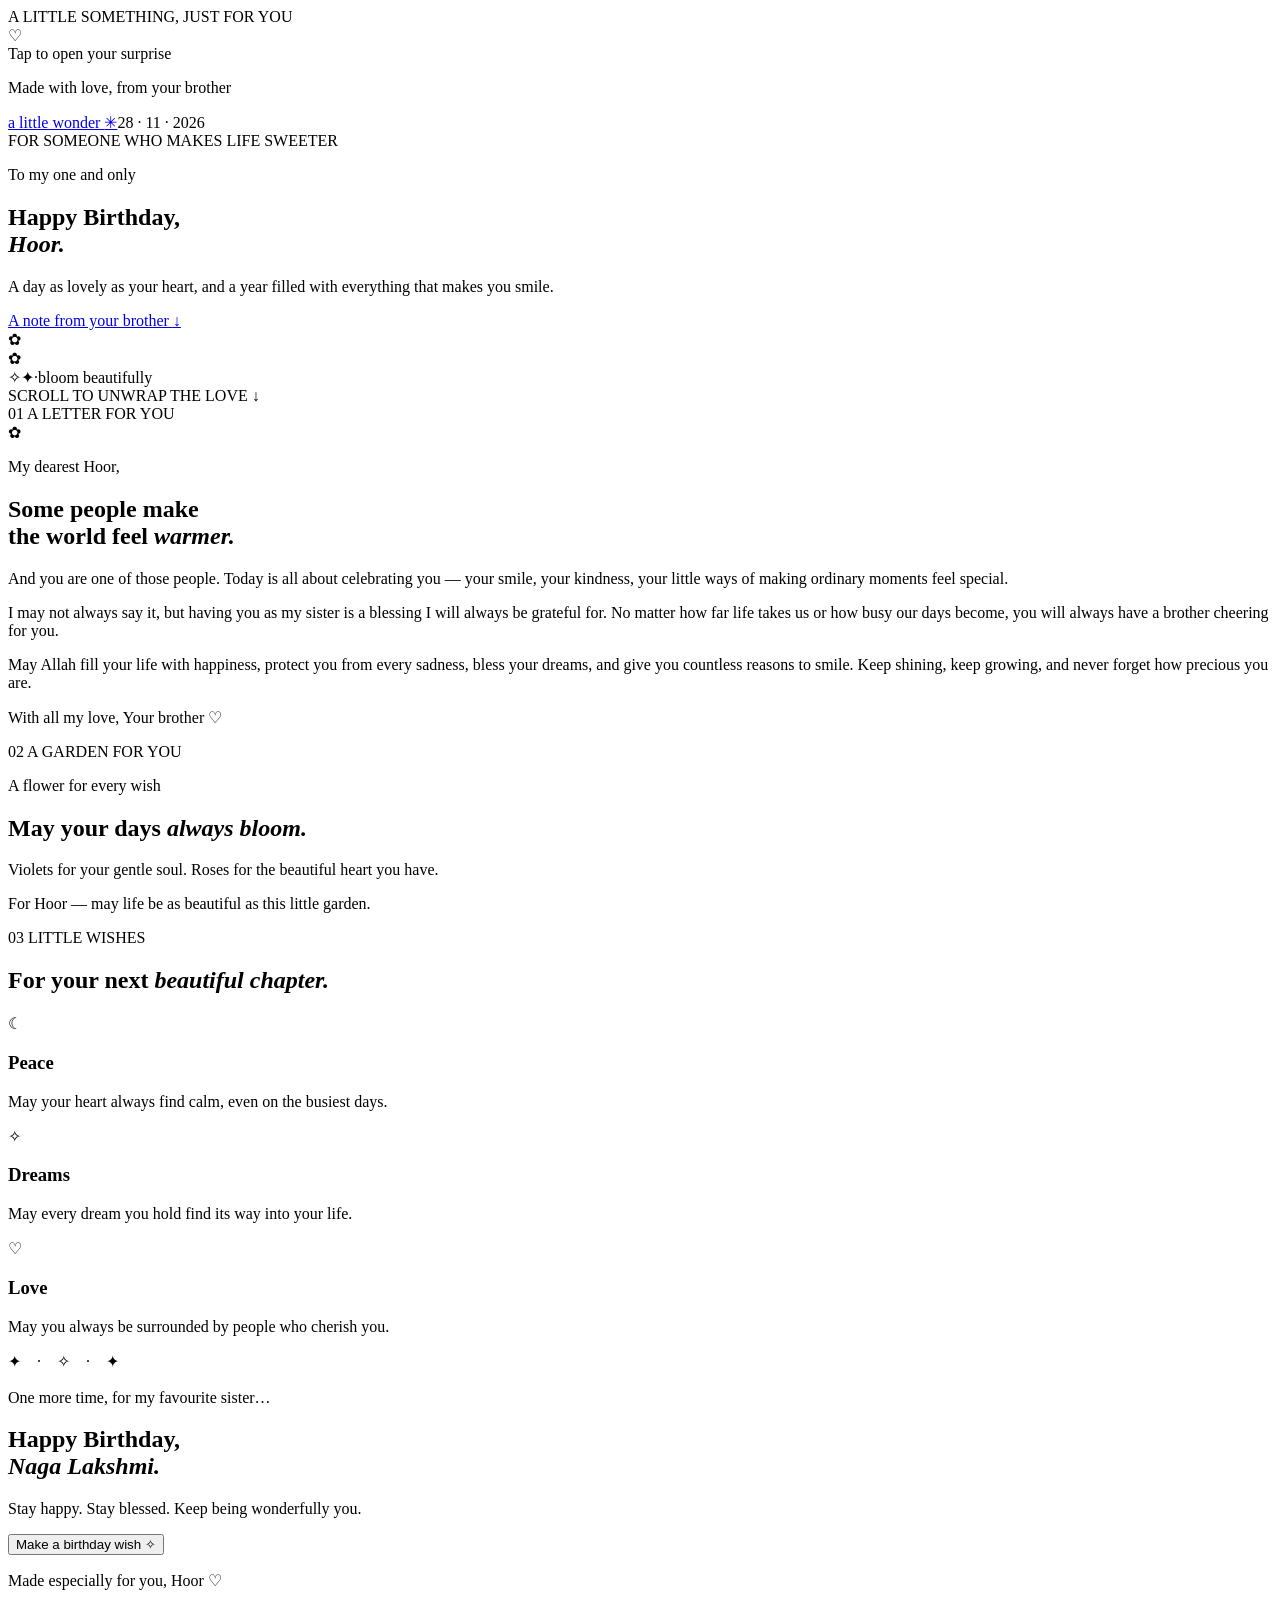
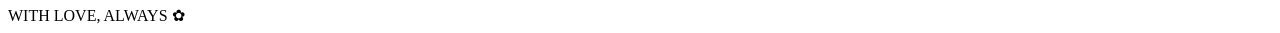
==== index.html @ 5cd74ade "Create Hoor's birthday surprise website" ====
<!DOCTYPE html>
<html lang="en">
<head>
  <meta charset="UTF-8">
  <meta name="viewport" content="width=device-width, initial-scale=1.0">
  <meta name="theme-color" content="#160d28">
  <meta name="description" content="A little birthday surprise made with love for Hoor.">
  <title>For Hoor ♡ A Birthday Surprise</title>
  <link rel="preconnect" href="https://fonts.googleapis.com">
  <link rel="preconnect" href="https://fonts.gstatic.com" crossorigin>
  <link href="https://fonts.googleapis.com/css2?family=Cormorant+Garamond:wght@400;500;600;700&family=DM+Sans:wght@400;500;600;700&display=swap" rel="stylesheet">
  <link rel="stylesheet" href="style.css">
  <script src="script.js" defer></script>
</head>
<body>
  <div class="ambient ambient-one"></div><div class="ambient ambient-two"></div>
  <main>
    <section class="intro" id="intro" aria-label="Birthday surprise">
      <div class="intro-content">
        <span class="eyebrow">A LITTLE SOMETHING, JUST FOR YOU</span>
        <div class="envelope-wrap" id="openSurprise" role="button" tabindex="0" aria-label="Open your birthday surprise">
          <div class="envelope-glow"></div><div class="envelope"><div class="envelope-letter">♡</div><div class="envelope-flap"></div></div>
          <span class="tap-hint">Tap to open your surprise</span>
        </div>
        <p class="intro-note">Made with love, from your brother</p>
      </div>
    </section>

    <div class="site-content" id="siteContent" aria-hidden="true">
      <header class="topbar"><a class="brand" href="#home">a little wonder <span>✳</span></a><span class="top-date">28 · 11 · 2026</span></header>
      <section class="hero section" id="home">
        <div class="hero-copy">
          <span class="eyebrow">FOR SOMEONE WHO MAKES LIFE SWEETER</span>
          <p class="pretitle">To my one and only</p>
          <h1>Happy Birthday,<br><em>Hoor.</em></h1>
          <p class="hero-text">A day as lovely as your heart, and a year filled with everything that makes you smile.</p>
          <a class="text-link" href="#letter">A note from your brother <span>↓</span></a>
        </div>
        <div class="hero-art" aria-hidden="true"><div class="orbit orbit-a"></div><div class="orbit orbit-b"></div><div class="moon"></div><div class="flower flower-main">✿</div><div class="flower flower-small">✿</div><span class="spark s1">✧</span><span class="spark s2">✦</span><span class="spark s3">·</span><span class="art-caption">bloom beautifully</span></div>
        <div class="scroll-cue">SCROLL TO UNWRAP THE LOVE <span>↓</span></div>
      </section>

      <section class="message section" id="letter">
        <div class="section-label"><span>01</span><i></i> A LETTER FOR YOU</div>
        <div class="letter-card">
          <span class="letter-flower">✿</span>
          <p class="script-line">My dearest Hoor,</p>
          <h2>Some people make<br>the world feel <em>warmer.</em></h2>
          <div class="letter-body">
            <p>And you are one of those people. Today is all about celebrating you — your smile, your kindness, your little ways of making ordinary moments feel special.</p>
            <p>I may not always say it, but having you as my sister is a blessing I will always be grateful for. No matter how far life takes us or how busy our days become, you will always have a brother cheering for you.</p>
            <p>May Allah fill your life with happiness, protect you from every sadness, bless your dreams, and give you countless reasons to smile. Keep shining, keep growing, and never forget how precious you are.</p>
          </div>
          <p class="signature">With all my love, <span>Your brother ♡</span></p>
        </div>
      </section>

      <section class="garden section" id="garden">
        <div class="section-label"><span>02</span><i></i> A GARDEN FOR YOU</div>
        <p class="script-line">A flower for every wish</p>
        <h2>May your days <em>always bloom.</em></h2>
        <p class="garden-intro">Violets for your gentle soul. Roses for the beautiful heart you have.</p>
        <div class="bouquet" aria-label="Illustration of violet and pink roses">
          <div class="stem stem-one"></div><div class="stem stem-two"></div><div class="stem stem-three"></div>
          <div class="rose rose-one"><i></i></div><div class="rose rose-two"><i></i></div><div class="rose rose-three"><i></i></div>
          <div class="leaf leaf-one"></div><div class="leaf leaf-two"></div><div class="leaf leaf-three"></div>
        </div>
        <p class="garden-caption">For Hoor — may life be as beautiful as this little garden.</p>
      </section>

      <section class="wishes section" id="wishes">
        <div class="section-label"><span>03</span><i></i> LITTLE WISHES</div>
        <h2>For your next <em>beautiful chapter.</em></h2>
        <div class="wish-grid">
          <article class="wish"><span>☾</span><h3>Peace</h3><p>May your heart always find calm, even on the busiest days.</p></article>
          <article class="wish"><span>✧</span><h3>Dreams</h3><p>May every dream you hold find its way into your life.</p></article>
          <article class="wish"><span>♡</span><h3>Love</h3><p>May you always be surrounded by people who cherish you.</p></article>
        </div>
      </section>

      <section class="finale section">
        <div class="finale-stars">✦　·　✧　·　✦</div>
        <p class="script-line">One more time, for my favourite sister…</p>
        <h2>Happy Birthday,<br><em>Naga Lakshmi.</em></h2>
        <p class="final-note">Stay happy. Stay blessed. Keep being wonderfully you.</p>
        <div class="cake" aria-hidden="true"><span class="flame"></span><div class="cake-top"></div><div class="cake-body"><i></i><i></i><i></i></div><div class="cake-plate"></div></div>
        <button class="wish-button" id="wishButton">Make a birthday wish <span>✧</span></button>
        <p class="footer-sign">Made especially for you, Hoor <span>♡</span></p>
      </section>
      <footer>WITH LOVE, ALWAYS <span>✿</span></footer>
    </div>
    <div class="confetti-layer" id="confettiLayer" aria-hidden="true"></div>
  </main>
</body>
</html>
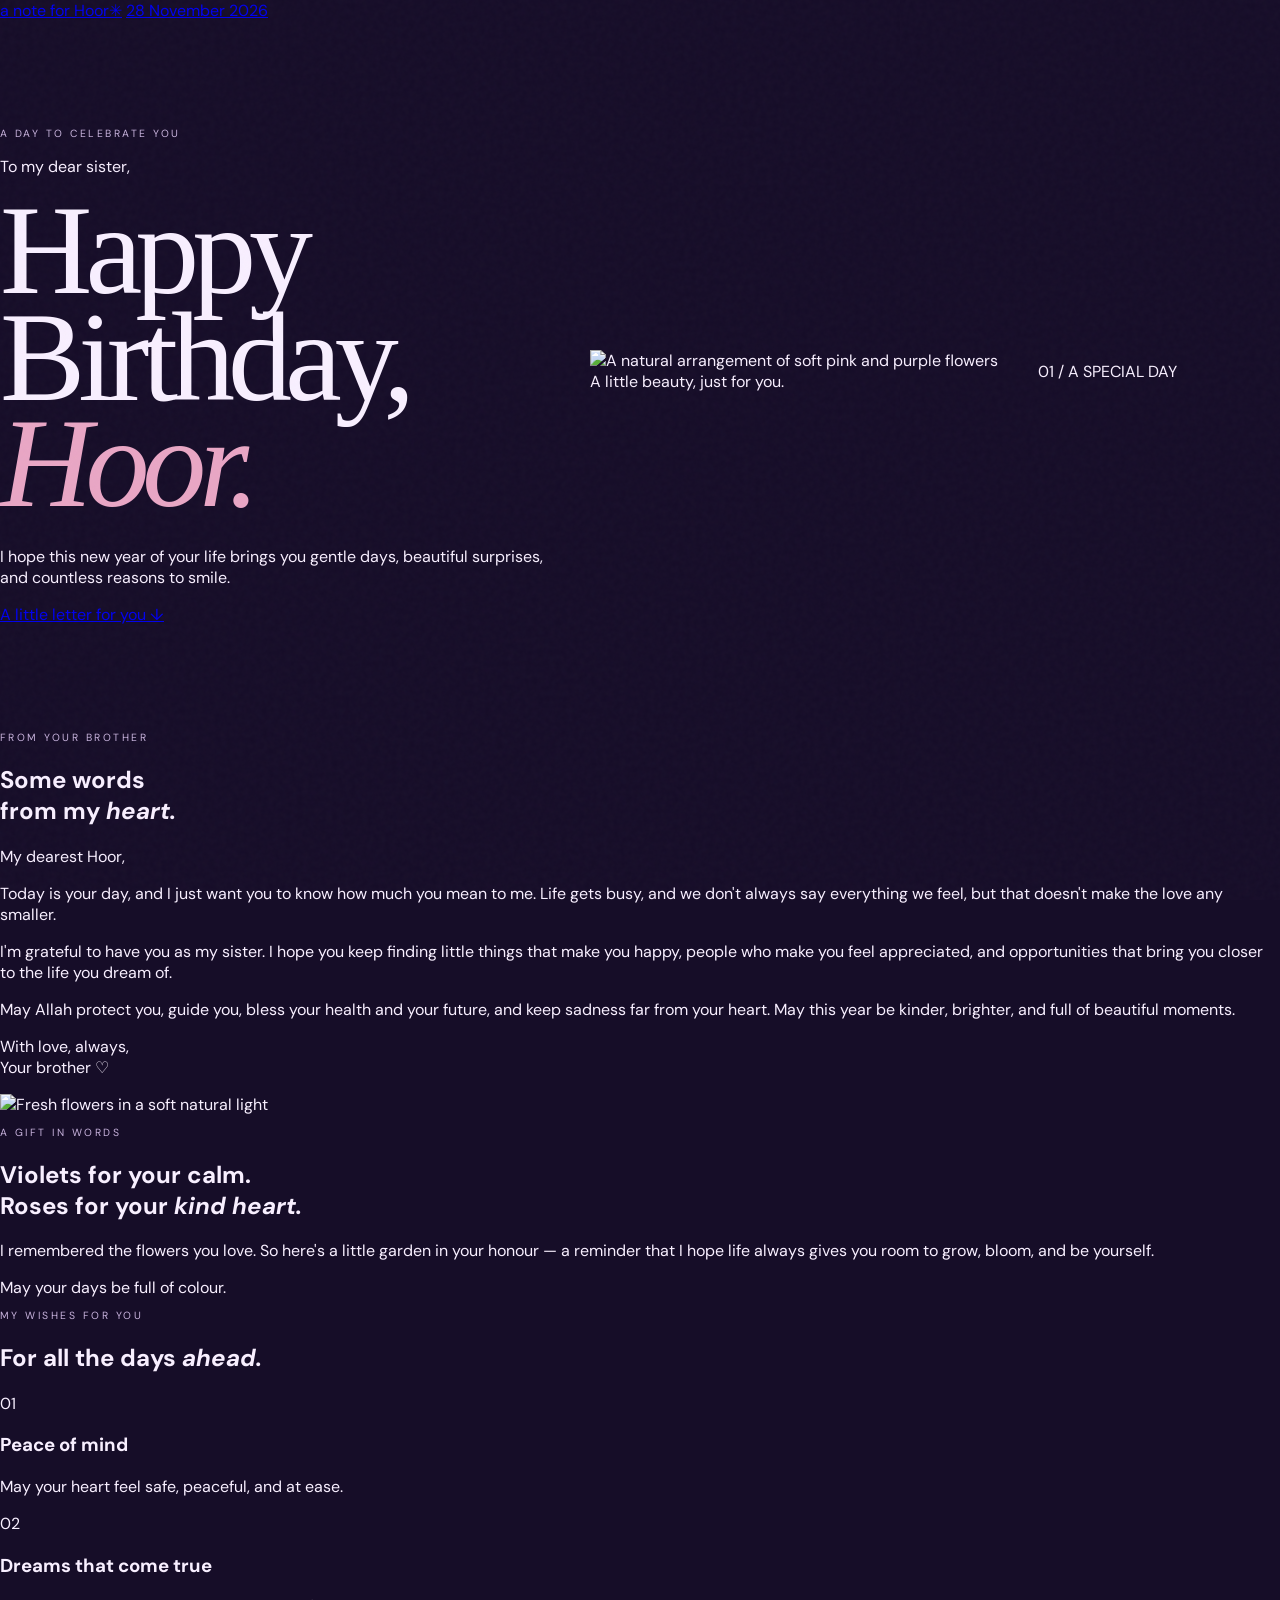
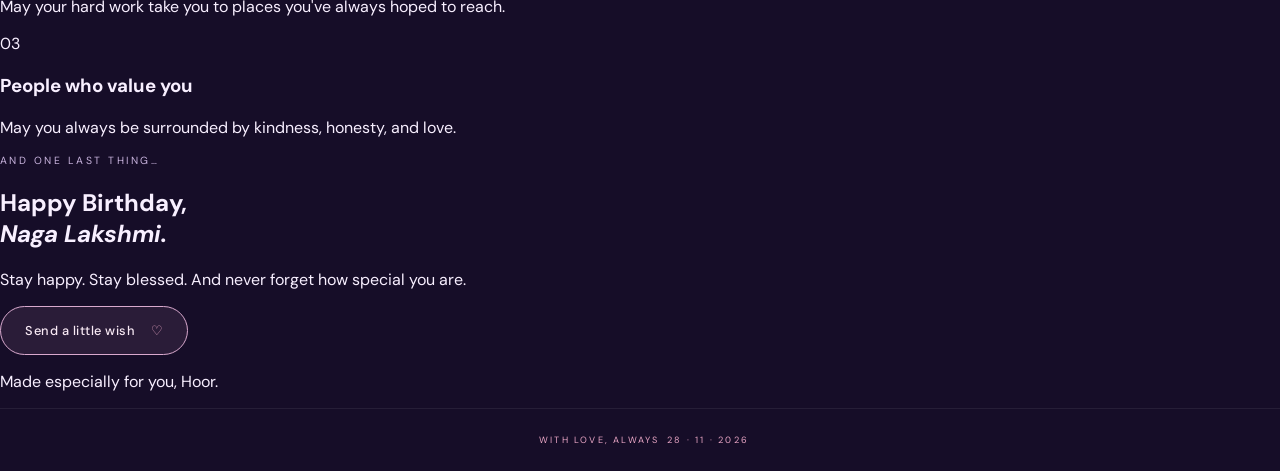
==== commit ccc3a004: "Redesign birthday page with a natural editorial look" ====
--- a/index.html
+++ b/index.html
@@ -3,93 +3,83 @@
 <head>
   <meta charset="UTF-8">
   <meta name="viewport" content="width=device-width, initial-scale=1.0">
-  <meta name="theme-color" content="#160d28">
-  <meta name="description" content="A little birthday surprise made with love for Hoor.">
-  <title>For Hoor ♡ A Birthday Surprise</title>
+  <meta name="theme-color" content="#f8f5f1">
+  <meta name="description" content="A birthday note made with love for Naga Lakshmi.">
+  <title>For Hoor — Happy Birthday</title>
   <link rel="preconnect" href="https://fonts.googleapis.com">
   <link rel="preconnect" href="https://fonts.gstatic.com" crossorigin>
-  <link href="https://fonts.googleapis.com/css2?family=Cormorant+Garamond:wght@400;500;600;700&family=DM+Sans:wght@400;500;600;700&display=swap" rel="stylesheet">
+  <link href="https://fonts.googleapis.com/css2?family=DM+Sans:wght@400;500;600;700&family=Playfair+Display:ital,wght@0,400;0,500;0,600;1,400;1,500&display=swap" rel="stylesheet">
   <link rel="stylesheet" href="style.css">
   <script src="script.js" defer></script>
 </head>
 <body>
-  <div class="ambient ambient-one"></div><div class="ambient ambient-two"></div>
-  <main>
-    <section class="intro" id="intro" aria-label="Birthday surprise">
-      <div class="intro-content">
-        <span class="eyebrow">A LITTLE SOMETHING, JUST FOR YOU</span>
-        <div class="envelope-wrap" id="openSurprise" role="button" tabindex="0" aria-label="Open your birthday surprise">
-          <div class="envelope-glow"></div><div class="envelope"><div class="envelope-letter">♡</div><div class="envelope-flap"></div></div>
-          <span class="tap-hint">Tap to open your surprise</span>
-        </div>
-        <p class="intro-note">Made with love, from your brother</p>
+  <header class="site-header">
+    <a class="wordmark" href="#top">a note for Hoor<span>✳</span></a>
+    <a class="header-date" href="#letter">28 November 2026</a>
+  </header>
+
+  <main id="top">
+    <section class="hero">
+      <div class="hero-copy">
+        <p class="eyebrow">A DAY TO CELEBRATE YOU</p>
+        <p class="intro-line">To my dear sister,</p>
+        <h1>Happy Birthday,<br><em>Hoor.</em></h1>
+        <p class="hero-description">I hope this new year of your life brings you gentle days, beautiful surprises, and countless reasons to smile.</p>
+        <a class="primary-link" href="#letter">A little letter for you <span>↓</span></a>
+      </div>
+      <figure class="hero-photo">
+        <img src="https://images.unsplash.com/photo-1490750967868-88aa4486c946?auto=format&fit=crop&w=1200&q=85" alt="A natural arrangement of soft pink and purple flowers">
+        <figcaption>A little beauty, just for you.</figcaption>
+      </figure>
+      <span class="hero-index">01 / A SPECIAL DAY</span>
+    </section>
+
+    <section class="letter-section" id="letter">
+      <div class="section-heading">
+        <p class="eyebrow">FROM YOUR BROTHER</p>
+        <h2>Some words<br>from my <em>heart.</em></h2>
+      </div>
+      <article class="letter">
+        <p class="salutation">My dearest Hoor,</p>
+        <p>Today is your day, and I just want you to know how much you mean to me. Life gets busy, and we don't always say everything we feel, but that doesn't make the love any smaller.</p>
+        <p>I'm grateful to have you as my sister. I hope you keep finding little things that make you happy, people who make you feel appreciated, and opportunities that bring you closer to the life you dream of.</p>
+        <p>May Allah protect you, guide you, bless your health and your future, and keep sadness far from your heart. May this year be kinder, brighter, and full of beautiful moments.</p>
+        <p class="signoff">With love, always,<br><span>Your brother ♡</span></p>
+      </article>
+    </section>
+
+    <section class="flowers-section">
+      <div class="flowers-photo">
+        <img src="https://images.unsplash.com/photo-1494972308805-463bc619d34e?auto=format&fit=crop&w=1000&q=85" alt="Fresh flowers in a soft natural light">
+      </div>
+      <div class="flowers-copy">
+        <p class="eyebrow">A GIFT IN WORDS</p>
+        <h2>Violets for your calm.<br>Roses for your <em>kind heart.</em></h2>
+        <p>I remembered the flowers you love. So here's a little garden in your honour — a reminder that I hope life always gives you room to grow, bloom, and be yourself.</p>
+        <span class="small-note">May your days be full of colour.</span>
       </div>
     </section>
 
-    <div class="site-content" id="siteContent" aria-hidden="true">
-      <header class="topbar"><a class="brand" href="#home">a little wonder <span>✳</span></a><span class="top-date">28 · 11 · 2026</span></header>
-      <section class="hero section" id="home">
-        <div class="hero-copy">
-          <span class="eyebrow">FOR SOMEONE WHO MAKES LIFE SWEETER</span>
-          <p class="pretitle">To my one and only</p>
-          <h1>Happy Birthday,<br><em>Hoor.</em></h1>
-          <p class="hero-text">A day as lovely as your heart, and a year filled with everything that makes you smile.</p>
-          <a class="text-link" href="#letter">A note from your brother <span>↓</span></a>
-        </div>
-        <div class="hero-art" aria-hidden="true"><div class="orbit orbit-a"></div><div class="orbit orbit-b"></div><div class="moon"></div><div class="flower flower-main">✿</div><div class="flower flower-small">✿</div><span class="spark s1">✧</span><span class="spark s2">✦</span><span class="spark s3">·</span><span class="art-caption">bloom beautifully</span></div>
-        <div class="scroll-cue">SCROLL TO UNWRAP THE LOVE <span>↓</span></div>
-      </section>
+    <section class="wishes-section">
+      <p class="eyebrow">MY WISHES FOR YOU</p>
+      <h2>For all the days <em>ahead.</em></h2>
+      <div class="wish-list">
+        <div class="wish-item"><span>01</span><div><h3>Peace of mind</h3><p>May your heart feel safe, peaceful, and at ease.</p></div></div>
+        <div class="wish-item"><span>02</span><div><h3>Dreams that come true</h3><p>May your hard work take you to places you've always hoped to reach.</p></div></div>
+        <div class="wish-item"><span>03</span><div><h3>People who value you</h3><p>May you always be surrounded by kindness, honesty, and love.</p></div></div>
+      </div>
+    </section>
 
-      <section class="message section" id="letter">
-        <div class="section-label"><span>01</span><i></i> A LETTER FOR YOU</div>
-        <div class="letter-card">
-          <span class="letter-flower">✿</span>
-          <p class="script-line">My dearest Hoor,</p>
-          <h2>Some people make<br>the world feel <em>warmer.</em></h2>
-          <div class="letter-body">
-            <p>And you are one of those people. Today is all about celebrating you — your smile, your kindness, your little ways of making ordinary moments feel special.</p>
-            <p>I may not always say it, but having you as my sister is a blessing I will always be grateful for. No matter how far life takes us or how busy our days become, you will always have a brother cheering for you.</p>
-            <p>May Allah fill your life with happiness, protect you from every sadness, bless your dreams, and give you countless reasons to smile. Keep shining, keep growing, and never forget how precious you are.</p>
-          </div>
-          <p class="signature">With all my love, <span>Your brother ♡</span></p>
-        </div>
-      </section>
+    <section class="closing-section">
+      <p class="eyebrow">AND ONE LAST THING…</p>
+      <h2>Happy Birthday,<br><em>Naga Lakshmi.</em></h2>
+      <p class="closing-message">Stay happy. Stay blessed. And never forget how special you are.</p>
+      <button class="wish-button" id="wishButton" type="button">Send a little wish <span>♡</span></button>
+      <p class="wish-response" id="wishResponse" aria-live="polite"></p>
+      <p class="closing-signature">Made especially for you, Hoor.</p>
+    </section>
+  </main>
 
-      <section class="garden section" id="garden">
-        <div class="section-label"><span>02</span><i></i> A GARDEN FOR YOU</div>
-        <p class="script-line">A flower for every wish</p>
-        <h2>May your days <em>always bloom.</em></h2>
-        <p class="garden-intro">Violets for your gentle soul. Roses for the beautiful heart you have.</p>
-        <div class="bouquet" aria-label="Illustration of violet and pink roses">
-          <div class="stem stem-one"></div><div class="stem stem-two"></div><div class="stem stem-three"></div>
-          <div class="rose rose-one"><i></i></div><div class="rose rose-two"><i></i></div><div class="rose rose-three"><i></i></div>
-          <div class="leaf leaf-one"></div><div class="leaf leaf-two"></div><div class="leaf leaf-three"></div>
-        </div>
-        <p class="garden-caption">For Hoor — may life be as beautiful as this little garden.</p>
-      </section>
-
-      <section class="wishes section" id="wishes">
-        <div class="section-label"><span>03</span><i></i> LITTLE WISHES</div>
-        <h2>For your next <em>beautiful chapter.</em></h2>
-        <div class="wish-grid">
-          <article class="wish"><span>☾</span><h3>Peace</h3><p>May your heart always find calm, even on the busiest days.</p></article>
-          <article class="wish"><span>✧</span><h3>Dreams</h3><p>May every dream you hold find its way into your life.</p></article>
-          <article class="wish"><span>♡</span><h3>Love</h3><p>May you always be surrounded by people who cherish you.</p></article>
-        </div>
-      </section>
-
-      <section class="finale section">
-        <div class="finale-stars">✦　·　✧　·　✦</div>
-        <p class="script-line">One more time, for my favourite sister…</p>
-        <h2>Happy Birthday,<br><em>Naga Lakshmi.</em></h2>
-        <p class="final-note">Stay happy. Stay blessed. Keep being wonderfully you.</p>
-        <div class="cake" aria-hidden="true"><span class="flame"></span><div class="cake-top"></div><div class="cake-body"><i></i><i></i><i></i></div><div class="cake-plate"></div></div>
-        <button class="wish-button" id="wishButton">Make a birthday wish <span>✧</span></button>
-        <p class="footer-sign">Made especially for you, Hoor <span>♡</span></p>
-      </section>
-      <footer>WITH LOVE, ALWAYS <span>✿</span></footer>
-    </div>
-    <div class="confetti-layer" id="confettiLayer" aria-hidden="true"></div>
-  </main>
+  <footer><span>WITH LOVE, ALWAYS</span><span>28 · 11 · 2026</span></footer>
 </body>
 </html>
--- a/style.css
+++ b/style.css
@@ -0,0 +1 @@
+:root{--ink:#f8efff;--muted:#c0aecf;--violet:#b99be9;--pink:#e9a6c5;--deep:#160d28;--serif:'Cormorant Garamond',Georgia,serif;--sans:'DM Sans',sans-serif}*{box-sizing:border-box}html{scroll-behavior:smooth}body{margin:0;background:var(--deep);color:var(--ink);font-family:var(--sans);overflow-x:hidden}body:before{content:"";position:fixed;inset:0;pointer-events:none;opacity:.14;background-image:url("data:image/svg+xml,%3Csvg viewBox='0 0 180 180' xmlns='http://www.w3.org/2000/svg'%3E%3Cfilter id='n'%3E%3CfeTurbulence type='fractalNoise' baseFrequency='.85' numOctaves='3' stitchTiles='stitch'/%3E%3C/filter%3E%3Crect width='100%25' height='100%25' filter='url(%23n)' opacity='.2'/%3E%3C/svg%3E");z-index:5}.ambient{position:fixed;width:420px;height:420px;border-radius:50%;filter:blur(100px);opacity:.13;pointer-events:none}.ambient-one{background:#9255c9;top:5%;left:-220px}.ambient-two{background:#c75d91;right:-250px;bottom:0}.intro{min-height:100svh;display:grid;place-items:center;text-align:center;padding:30px;position:relative;z-index:2;transition:opacity .8s,transform .8s}.intro.hide{opacity:0;transform:scale(1.04);pointer-events:none}.intro-content{display:flex;align-items:center;flex-direction:column}.eyebrow,.section-label,.scroll-cue,footer{font-size:.65rem;letter-spacing:.24em;color:#c8b3dd}.envelope-wrap{margin:65px 0 30px;cursor:pointer;position:relative;outline:none}.envelope{width:190px;height:130px;background:#a989cb;position:relative;border-radius:5px;box-shadow:0 15px 70px #b58cdd35;display:grid;place-items:center;transition:transform .3s}.envelope-wrap:hover .envelope,.envelope-wrap:focus .envelope{transform:translateY(-7px)}.envelope:before,.envelope:after{content:"";position:absolute;bottom:0;border-style:solid;border-width:65px 95px;border-color:transparent transparent #8e6bb2 transparent}.envelope:after{border-width:0 95px 70px;border-color:transparent transparent #c2a7dd;bottom:0}.envelope-flap{position:absolute;top:0;border-style:solid;border-width:70px 95px 0;border-color:#d5bce9 transparent transparent;z-index:2}.envelope-letter{font-size:2rem;color:#fff;z-index:1;margin-top:-15px}.envelope-glow{position:absolute;inset:-35px;background:#a87bdc30;filter:blur(35px);border-radius:50%}.tap-hint{display:block;margin-top:27px;font-size:.78rem;color:#ddcce9;letter-spacing:.08em}.intro-note{font-family:var(--serif);font-style:italic;color:#bda9cf;font-size:1.1rem}.site-content{opacity:0;visibility:hidden;transition:opacity 1s;max-width:1200px;margin:auto}.site-content.revealed{opacity:1;visibility:visible}.topbar{height:82px;padding:0 7%;display:flex;align-items:center;justify-content:space-between;border-bottom:1px solid #ffffff12}.brand{font-family:var(--serif);font-size:1.35rem;color:var(--ink);text-decoration:none}.brand span{color:var(--pink)}.top-date{font-size:.67rem;letter-spacing:.16em;color:var(--muted)}.section{padding:130px 9%;position:relative}.hero{min-height:700px;display:flex;align-items:center;overflow:hidden}.hero-copy{max-width:550px;position:relative;z-index:1}.pretitle,.script-line{font-family:var(--serif);font-style:italic;color:var(--pink);font-size:1.45rem;margin:35px 0 5px}.hero h1,.finale h2{font:500 clamp(4.5rem,10vw,8.8rem)/.83 var(--serif);letter-spacing:-.055em;margin:20px 0 30px}.hero h1 em,.section h2 em,.finale h2 em{color:var(--pink);font-weight:400}.hero-text{max-width:390px;line-height:1.9;color:var(--muted);font-size:.94rem}.text-link{display:inline-block;margin-top:30px;text-decoration:none;color:#e9d9f5;font-size:.8rem;border-bottom:1px solid #b99be988;padding-bottom:9px}.text-link span{margin-left:16px;color:var(--pink)}.hero-art{position:absolute;right:8%;top:50%;transform:translateY(-50%);width:min(43vw,470px);aspect-ratio:1;display:grid;place-items:center}.moon{width:47%;aspect-ratio:1;border-radius:50%;background:radial-gradient(circle at 35% 30%,#e9d4f5,#b18bce 50%,#78528f);box-shadow:0 0 100px #b88cdd55, inset -20px -20px 40px #4b2d69;opacity:.86}.orbit{position:absolute;border:1px solid #d7b7ec45;border-radius:50%;width:85%;height:45%;transform:rotate(-35deg)}.orbit-b{transform:rotate(55deg);width:95%;height:65%}.flower{position:absolute;font-size:clamp(4rem,10vw,8rem);color:#f2b5d1;text-shadow:0 0 45px #f09fc566}.flower-main{top:16%;right:12%;transform:rotate(18deg)}.flower-small{bottom:13%;left:12%;font-size:4rem;color:#c1a0ef}.spark{position:absolute;color:#f9d9ec;font-size:2rem}.s1{top:12%;left:20%}.s2{bottom:20%;right:8%}.s3{top:55%;left:3%;font-size:3rem}.art-caption{position:absolute;bottom:2%;font:italic 1.2rem var(--serif);color:#cbb3df}.scroll-cue{position:absolute;bottom:35px;left:9%;font-size:.58rem}.scroll-cue span{color:var(--pink);margin-left:12px}.section-label{display:flex;align-items:center;gap:15px}.section-label span{color:var(--pink)}.section-label i{width:45px;height:1px;background:#b99be966}.message{padding-top:80px}.letter-card{max-width:760px;margin:65px auto 0;padding:clamp(30px,7vw,75px);background:linear-gradient(140deg,#28183cdd,#20132fdd);border:1px solid #d9b7ef22;position:relative;box-shadow:0 30px 90px #09051144}.letter-flower{position:absolute;right:35px;top:25px;color:#dca6ca;font-size:2rem}.letter-card h2,.section h2{font:500 clamp(2.7rem,6vw,5rem)/.95 var(--serif);letter-spacing:-.03em;margin:15px 0 35px}.letter-body{max-width:580px;color:#cdbed8;line-height:2;font-size:.91rem}.letter-body p{margin:0 0 19px}.signature{font-family:var(--serif);font-style:italic;color:#d9c5e9;font-size:1.2rem;margin-top:38px}.signature span{display:block;color:var(--pink);font-size:1.7rem;margin-top:6px}.garden{text-align:center;padding-top:140px;padding-bottom:110px}.garden .section-label{justify-content:center}.garden .script-line{margin-top:55px}.garden h2,.wishes h2{margin:12px 0 15px}.garden-intro{color:var(--muted);font-size:.9rem}.bouquet{width:290px;height:300px;margin:40px auto 15px;position:relative}.stem{position:absolute;width:3px;height:190px;background:linear-gradient(#799b78,#45664f);bottom:10px;left:50%;transform-origin:bottom;border-radius:5px}.stem-one{transform:rotate(-24deg)}.stem-two{transform:rotate(4deg)}.stem-three{transform:rotate(25deg)}.rose{position:absolute;width:76px;height:76px;border-radius:50%;background:radial-gradient(circle,#f8c3da 0 12%,#d978a9 15% 28%,#f2a5c7 32% 43%,#bd6096 48% 60%,#e99ac0 65%);box-shadow:0 0 35px #db8ab933}.rose:before,.rose:after{content:"";position:absolute;inset:12px;border:7px solid #f6c3d9;border-radius:50%;transform:rotate(35deg)}.rose:after{inset:24px;border-color:#b65d91}.rose-one{top:30px;left:35px}.rose-two{top:0;left:112px;width:88px;height:88px}.rose-three{top:50px;right:22px;width:70px;height:70px}.leaf{position:absolute;width:34px;height:60px;background:linear-gradient(130deg,#8caf8c,#365c4a);border-radius:100% 0 100% 0}.leaf-one{left:72px;bottom:85px;transform:rotate(-38deg)}.leaf-two{right:68px;bottom:105px;transform:rotate(45deg) scaleX(-1)}.leaf-three{left:135px;bottom:45px;transform:rotate(15deg)}.garden-caption{font:italic 1.1rem var(--serif);color:#c7afd9}.wishes{text-align:center;padding-top:110px}.wishes .section-label{justify-content:center}.wishes h2{margin-top:50px}.wish-grid{display:grid;grid-template-columns:repeat(3,1fr);gap:20px;margin-top:55px;text-align:left}.wish{padding:35px 28px;border:1px solid #d9b7ef25;background:#ffffff06;min-height:205px}.wish>span{color:var(--pink);font-size:1.6rem}.wish h3{font:600 1.8rem var(--serif);margin:15px 0 8px}.wish p{font-size:.82rem;line-height:1.8;color:var(--muted);margin:0}.finale{text-align:center;padding-top:145px;padding-bottom:100px;overflow:hidden}.finale-stars{color:#e9b4d1;letter-spacing:.4em}.finale .script-line{margin-top:35px}.finale h2{font-size:clamp(3.7rem,8vw,7rem);line-height:.9;margin:25px 0}.final-note{color:var(--muted);font-size:.9rem;letter-spacing:.04em}.cake{height:125px;width:140px;margin:45px auto 30px;position:relative}.cake-body{position:absolute;bottom:10px;left:15px;width:110px;height:65px;border-radius:8px 8px 15px 15px;background:linear-gradient(90deg,#b77aa9,#f2b9d2,#b77aa9);box-shadow:inset 0 -10px #a86a9b}.cake-body:before{content:"";position:absolute;top:-9px;left:0;width:110px;height:22px;border-radius:50%;background:#f7d9e7}.cake-body i{position:relative;display:inline-block;width:10px;height:10px;background:#fff1f5;border-radius:50%;margin:26px 11px}.cake-plate{position:absolute;bottom:0;left:0;width:140px;height:12px;background:#d6b9df;border-radius:50%}.flame{position:absolute;top:0;left:66px;width:12px;height:20px;background:#ffd78c;border-radius:50% 50% 50% 0;transform:rotate(45deg);box-shadow:0 0 25px #ffc76b}.wish-button{border:1px solid #d9a9ce;background:#d99fc51a;color:#f8e9f4;padding:15px 24px;border-radius:30px;font:500 .8rem var(--sans);letter-spacing:.04em;cursor:pointer;transition:.25s}.wish-button:hover{background:#d99fc538;transform:translateY(-3px)}.wish-button span{margin-left:12px;color:var(--pink)}.footer-sign{font:italic 1.1rem var(--serif);color:#c6afd8;margin-top:45px}.footer-sign span{color:var(--pink)}footer{text-align:center;padding:25px;border-top:1px solid #ffffff12;font-size:.57rem}footer span{color:var(--pink);margin-left:8px}.confetti-layer{position:fixed;inset:0;pointer-events:none;overflow:hidden;z-index:10}.confetti{position:absolute;top:-20px;width:8px;height:13px;border-radius:2px;animation:fall 3.5s linear forwards}@keyframes fall{to{transform:translate3d(var(--drift),110vh,0) rotate(780deg);opacity:.1}}@media(max-width:760px){.topbar{height:68px;padding:0 6%}.section{padding:95px 7%}.hero{min-height:790px;align-items:flex-start;padding-top:105px}.hero h1{font-size:clamp(4.4rem,17vw,7rem)}.hero-art{width:75vw;right:0;top:auto;bottom:50px;transform:none;opacity:.78}.hero-copy{max-width:100%}.hero-text{max-width:310px}.scroll-cue{bottom:20px;left:7%;font-size:.5rem}.message{padding-top:65px}.letter-card{margin-top:45px}.letter-card h2{font-size:3.2rem}.wish-grid{grid-template-columns:1fr;gap:12px}.wish{min-height:0;padding:25px}.garden{padding-top:100px}.finale{padding-top:110px}.eyebrow{font-size:.55rem;letter-spacing:.17em}}@media(max-width:380px){.top-date{font-size:.55rem}.hero h1{font-size:4rem}.envelope{transform:scale(.88)}.letter-card{padding:28px 22px}.letter-card h2{font-size:2.8rem}}@media(prefers-reduced-motion:reduce){*,*:before,*:after{scroll-behavior:auto!important;animation-duration:.01ms!important;transition-duration:.01ms!important}}
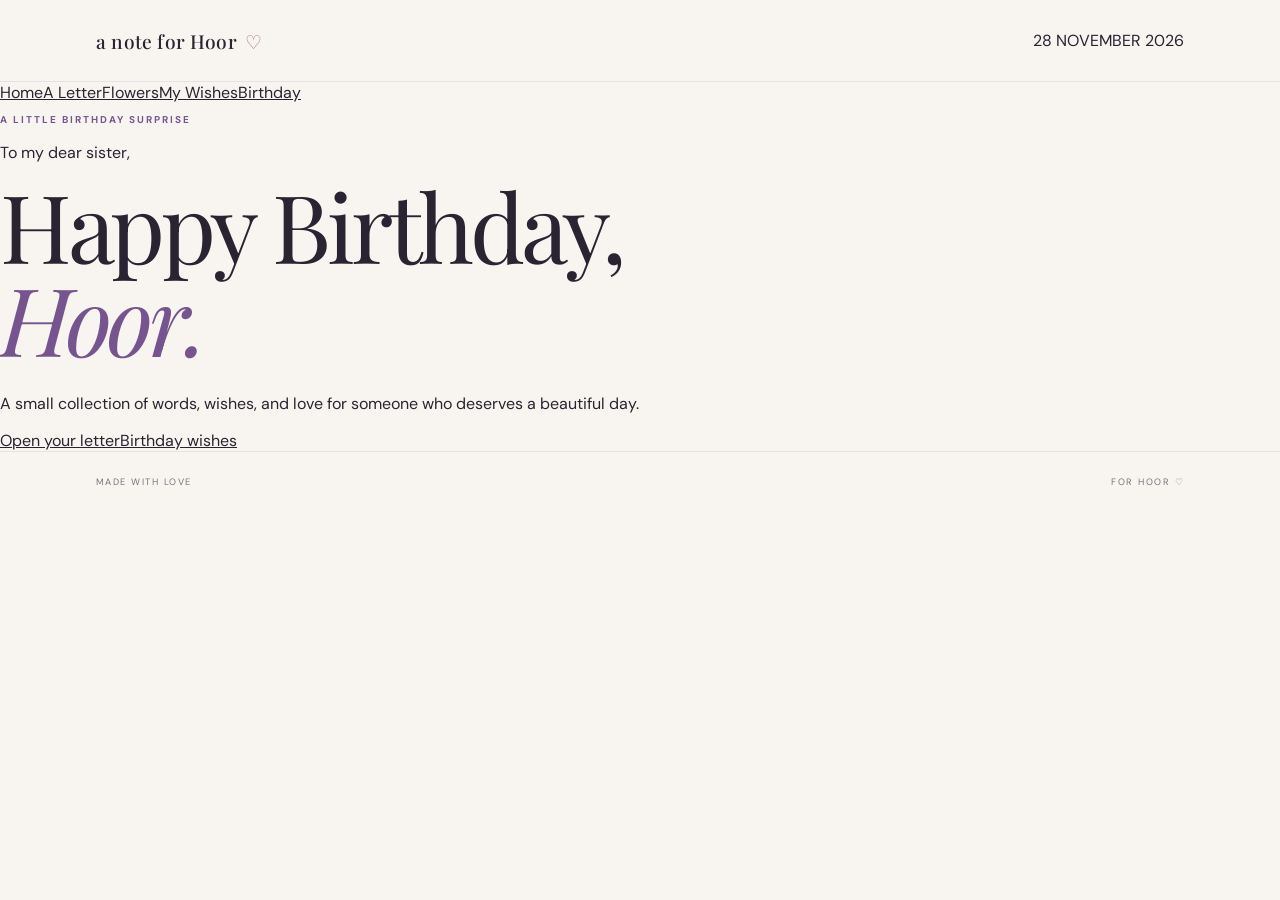
==== commit 713c2e95: "Make birthday sections separate pages" ====
--- a/index.html
+++ b/index.html
@@ -1,85 +1 @@
-<!DOCTYPE html>
-<html lang="en">
-<head>
-  <meta charset="UTF-8">
-  <meta name="viewport" content="width=device-width, initial-scale=1.0">
-  <meta name="theme-color" content="#f8f5f1">
-  <meta name="description" content="A birthday note made with love for Naga Lakshmi.">
-  <title>For Hoor — Happy Birthday</title>
-  <link rel="preconnect" href="https://fonts.googleapis.com">
-  <link rel="preconnect" href="https://fonts.gstatic.com" crossorigin>
-  <link href="https://fonts.googleapis.com/css2?family=DM+Sans:wght@400;500;600;700&family=Playfair+Display:ital,wght@0,400;0,500;0,600;1,400;1,500&display=swap" rel="stylesheet">
-  <link rel="stylesheet" href="style.css">
-  <script src="script.js" defer></script>
-</head>
-<body>
-  <header class="site-header">
-    <a class="wordmark" href="#top">a note for Hoor<span>✳</span></a>
-    <a class="header-date" href="#letter">28 November 2026</a>
-  </header>
-
-  <main id="top">
-    <section class="hero">
-      <div class="hero-copy">
-        <p class="eyebrow">A DAY TO CELEBRATE YOU</p>
-        <p class="intro-line">To my dear sister,</p>
-        <h1>Happy Birthday,<br><em>Hoor.</em></h1>
-        <p class="hero-description">I hope this new year of your life brings you gentle days, beautiful surprises, and countless reasons to smile.</p>
-        <a class="primary-link" href="#letter">A little letter for you <span>↓</span></a>
-      </div>
-      <figure class="hero-photo">
-        <img src="https://images.unsplash.com/photo-1490750967868-88aa4486c946?auto=format&fit=crop&w=1200&q=85" alt="A natural arrangement of soft pink and purple flowers">
-        <figcaption>A little beauty, just for you.</figcaption>
-      </figure>
-      <span class="hero-index">01 / A SPECIAL DAY</span>
-    </section>
-
-    <section class="letter-section" id="letter">
-      <div class="section-heading">
-        <p class="eyebrow">FROM YOUR BROTHER</p>
-        <h2>Some words<br>from my <em>heart.</em></h2>
-      </div>
-      <article class="letter">
-        <p class="salutation">My dearest Hoor,</p>
-        <p>Today is your day, and I just want you to know how much you mean to me. Life gets busy, and we don't always say everything we feel, but that doesn't make the love any smaller.</p>
-        <p>I'm grateful to have you as my sister. I hope you keep finding little things that make you happy, people who make you feel appreciated, and opportunities that bring you closer to the life you dream of.</p>
-        <p>May Allah protect you, guide you, bless your health and your future, and keep sadness far from your heart. May this year be kinder, brighter, and full of beautiful moments.</p>
-        <p class="signoff">With love, always,<br><span>Your brother ♡</span></p>
-      </article>
-    </section>
-
-    <section class="flowers-section">
-      <div class="flowers-photo">
-        <img src="https://images.unsplash.com/photo-1494972308805-463bc619d34e?auto=format&fit=crop&w=1000&q=85" alt="Fresh flowers in a soft natural light">
-      </div>
-      <div class="flowers-copy">
-        <p class="eyebrow">A GIFT IN WORDS</p>
-        <h2>Violets for your calm.<br>Roses for your <em>kind heart.</em></h2>
-        <p>I remembered the flowers you love. So here's a little garden in your honour — a reminder that I hope life always gives you room to grow, bloom, and be yourself.</p>
-        <span class="small-note">May your days be full of colour.</span>
-      </div>
-    </section>
-
-    <section class="wishes-section">
-      <p class="eyebrow">MY WISHES FOR YOU</p>
-      <h2>For all the days <em>ahead.</em></h2>
-      <div class="wish-list">
-        <div class="wish-item"><span>01</span><div><h3>Peace of mind</h3><p>May your heart feel safe, peaceful, and at ease.</p></div></div>
-        <div class="wish-item"><span>02</span><div><h3>Dreams that come true</h3><p>May your hard work take you to places you've always hoped to reach.</p></div></div>
-        <div class="wish-item"><span>03</span><div><h3>People who value you</h3><p>May you always be surrounded by kindness, honesty, and love.</p></div></div>
-      </div>
-    </section>
-
-    <section class="closing-section">
-      <p class="eyebrow">AND ONE LAST THING…</p>
-      <h2>Happy Birthday,<br><em>Naga Lakshmi.</em></h2>
-      <p class="closing-message">Stay happy. Stay blessed. And never forget how special you are.</p>
-      <button class="wish-button" id="wishButton" type="button">Send a little wish <span>♡</span></button>
-      <p class="wish-response" id="wishResponse" aria-live="polite"></p>
-      <p class="closing-signature">Made especially for you, Hoor.</p>
-    </section>
-  </main>
-
-  <footer><span>WITH LOVE, ALWAYS</span><span>28 · 11 · 2026</span></footer>
-</body>
-</html>+<!DOCTYPE html><html lang="en"><head><meta charset="UTF-8"><meta name="viewport" content="width=device-width, initial-scale=1.0"><meta name="theme-color" content="#f7f4f8"><title>For Hoor — Happy Birthday</title><link rel="preconnect" href="https://fonts.googleapis.com"><link rel="preconnect" href="https://fonts.gstatic.com" crossorigin><link href="https://fonts.googleapis.com/css2?family=DM+Sans:wght@400;500;600;700&family=Playfair+Display:ital,wght@0,400;0,500;1,400;1,500&display=swap" rel="stylesheet"><link rel="stylesheet" href="style.css"><script src="script.js" defer></script></head><body><header class="site-header"><a class="wordmark" href="index.html">a note for Hoor<span>♡</span></a><span class="date">28 NOVEMBER 2026</span></header><nav class="page-nav" aria-label="Birthday pages"><a href="index.html" aria-current="page">Home</a><a href="letter.html" >A Letter</a><a href="flowers.html" >Flowers</a><a href="wishes.html" >My Wishes</a><a href="birthday.html" >Birthday</a></nav><main><section class="page"><p class="eyebrow">A LITTLE BIRTHDAY SURPRISE</p><p class="intro">To my dear sister,</p><h1>Happy Birthday,<br><em>Hoor.</em></h1><p class="lead">A small collection of words, wishes, and love for someone who deserves a beautiful day.</p><div class="actions"><a class="button" href="letter.html">Open your letter</a><a class="button secondary" href="birthday.html">Birthday wishes</a></div></section></main><footer><span>MADE WITH LOVE</span><span>FOR HOOR ♡</span></footer></body></html>
--- a/style.css
+++ b/style.css
@@ -1 +1,57 @@
-:root{--ink:#f8efff;--muted:#c0aecf;--violet:#b99be9;--pink:#e9a6c5;--deep:#160d28;--serif:'Cormorant Garamond',Georgia,serif;--sans:'DM Sans',sans-serif}*{box-sizing:border-box}html{scroll-behavior:smooth}body{margin:0;background:var(--deep);color:var(--ink);font-family:var(--sans);overflow-x:hidden}body:before{content:"";position:fixed;inset:0;pointer-events:none;opacity:.14;background-image:url("data:image/svg+xml,%3Csvg viewBox='0 0 180 180' xmlns='http://www.w3.org/2000/svg'%3E%3Cfilter id='n'%3E%3CfeTurbulence type='fractalNoise' baseFrequency='.85' numOctaves='3' stitchTiles='stitch'/%3E%3C/filter%3E%3Crect width='100%25' height='100%25' filter='url(%23n)' opacity='.2'/%3E%3C/svg%3E");z-index:5}.ambient{position:fixed;width:420px;height:420px;border-radius:50%;filter:blur(100px);opacity:.13;pointer-events:none}.ambient-one{background:#9255c9;top:5%;left:-220px}.ambient-two{background:#c75d91;right:-250px;bottom:0}.intro{min-height:100svh;display:grid;place-items:center;text-align:center;padding:30px;position:relative;z-index:2;transition:opacity .8s,transform .8s}.intro.hide{opacity:0;transform:scale(1.04);pointer-events:none}.intro-content{display:flex;align-items:center;flex-direction:column}.eyebrow,.section-label,.scroll-cue,footer{font-size:.65rem;letter-spacing:.24em;color:#c8b3dd}.envelope-wrap{margin:65px 0 30px;cursor:pointer;position:relative;outline:none}.envelope{width:190px;height:130px;background:#a989cb;position:relative;border-radius:5px;box-shadow:0 15px 70px #b58cdd35;display:grid;place-items:center;transition:transform .3s}.envelope-wrap:hover .envelope,.envelope-wrap:focus .envelope{transform:translateY(-7px)}.envelope:before,.envelope:after{content:"";position:absolute;bottom:0;border-style:solid;border-width:65px 95px;border-color:transparent transparent #8e6bb2 transparent}.envelope:after{border-width:0 95px 70px;border-color:transparent transparent #c2a7dd;bottom:0}.envelope-flap{position:absolute;top:0;border-style:solid;border-width:70px 95px 0;border-color:#d5bce9 transparent transparent;z-index:2}.envelope-letter{font-size:2rem;color:#fff;z-index:1;margin-top:-15px}.envelope-glow{position:absolute;inset:-35px;background:#a87bdc30;filter:blur(35px);border-radius:50%}.tap-hint{display:block;margin-top:27px;font-size:.78rem;color:#ddcce9;letter-spacing:.08em}.intro-note{font-family:var(--serif);font-style:italic;color:#bda9cf;font-size:1.1rem}.site-content{opacity:0;visibility:hidden;transition:opacity 1s;max-width:1200px;margin:auto}.site-content.revealed{opacity:1;visibility:visible}.topbar{height:82px;padding:0 7%;display:flex;align-items:center;justify-content:space-between;border-bottom:1px solid #ffffff12}.brand{font-family:var(--serif);font-size:1.35rem;color:var(--ink);text-decoration:none}.brand span{color:var(--pink)}.top-date{font-size:.67rem;letter-spacing:.16em;color:var(--muted)}.section{padding:130px 9%;position:relative}.hero{min-height:700px;display:flex;align-items:center;overflow:hidden}.hero-copy{max-width:550px;position:relative;z-index:1}.pretitle,.script-line{font-family:var(--serif);font-style:italic;color:var(--pink);font-size:1.45rem;margin:35px 0 5px}.hero h1,.finale h2{font:500 clamp(4.5rem,10vw,8.8rem)/.83 var(--serif);letter-spacing:-.055em;margin:20px 0 30px}.hero h1 em,.section h2 em,.finale h2 em{color:var(--pink);font-weight:400}.hero-text{max-width:390px;line-height:1.9;color:var(--muted);font-size:.94rem}.text-link{display:inline-block;margin-top:30px;text-decoration:none;color:#e9d9f5;font-size:.8rem;border-bottom:1px solid #b99be988;padding-bottom:9px}.text-link span{margin-left:16px;color:var(--pink)}.hero-art{position:absolute;right:8%;top:50%;transform:translateY(-50%);width:min(43vw,470px);aspect-ratio:1;display:grid;place-items:center}.moon{width:47%;aspect-ratio:1;border-radius:50%;background:radial-gradient(circle at 35% 30%,#e9d4f5,#b18bce 50%,#78528f);box-shadow:0 0 100px #b88cdd55, inset -20px -20px 40px #4b2d69;opacity:.86}.orbit{position:absolute;border:1px solid #d7b7ec45;border-radius:50%;width:85%;height:45%;transform:rotate(-35deg)}.orbit-b{transform:rotate(55deg);width:95%;height:65%}.flower{position:absolute;font-size:clamp(4rem,10vw,8rem);color:#f2b5d1;text-shadow:0 0 45px #f09fc566}.flower-main{top:16%;right:12%;transform:rotate(18deg)}.flower-small{bottom:13%;left:12%;font-size:4rem;color:#c1a0ef}.spark{position:absolute;color:#f9d9ec;font-size:2rem}.s1{top:12%;left:20%}.s2{bottom:20%;right:8%}.s3{top:55%;left:3%;font-size:3rem}.art-caption{position:absolute;bottom:2%;font:italic 1.2rem var(--serif);color:#cbb3df}.scroll-cue{position:absolute;bottom:35px;left:9%;font-size:.58rem}.scroll-cue span{color:var(--pink);margin-left:12px}.section-label{display:flex;align-items:center;gap:15px}.section-label span{color:var(--pink)}.section-label i{width:45px;height:1px;background:#b99be966}.message{padding-top:80px}.letter-card{max-width:760px;margin:65px auto 0;padding:clamp(30px,7vw,75px);background:linear-gradient(140deg,#28183cdd,#20132fdd);border:1px solid #d9b7ef22;position:relative;box-shadow:0 30px 90px #09051144}.letter-flower{position:absolute;right:35px;top:25px;color:#dca6ca;font-size:2rem}.letter-card h2,.section h2{font:500 clamp(2.7rem,6vw,5rem)/.95 var(--serif);letter-spacing:-.03em;margin:15px 0 35px}.letter-body{max-width:580px;color:#cdbed8;line-height:2;font-size:.91rem}.letter-body p{margin:0 0 19px}.signature{font-family:var(--serif);font-style:italic;color:#d9c5e9;font-size:1.2rem;margin-top:38px}.signature span{display:block;color:var(--pink);font-size:1.7rem;margin-top:6px}.garden{text-align:center;padding-top:140px;padding-bottom:110px}.garden .section-label{justify-content:center}.garden .script-line{margin-top:55px}.garden h2,.wishes h2{margin:12px 0 15px}.garden-intro{color:var(--muted);font-size:.9rem}.bouquet{width:290px;height:300px;margin:40px auto 15px;position:relative}.stem{position:absolute;width:3px;height:190px;background:linear-gradient(#799b78,#45664f);bottom:10px;left:50%;transform-origin:bottom;border-radius:5px}.stem-one{transform:rotate(-24deg)}.stem-two{transform:rotate(4deg)}.stem-three{transform:rotate(25deg)}.rose{position:absolute;width:76px;height:76px;border-radius:50%;background:radial-gradient(circle,#f8c3da 0 12%,#d978a9 15% 28%,#f2a5c7 32% 43%,#bd6096 48% 60%,#e99ac0 65%);box-shadow:0 0 35px #db8ab933}.rose:before,.rose:after{content:"";position:absolute;inset:12px;border:7px solid #f6c3d9;border-radius:50%;transform:rotate(35deg)}.rose:after{inset:24px;border-color:#b65d91}.rose-one{top:30px;left:35px}.rose-two{top:0;left:112px;width:88px;height:88px}.rose-three{top:50px;right:22px;width:70px;height:70px}.leaf{position:absolute;width:34px;height:60px;background:linear-gradient(130deg,#8caf8c,#365c4a);border-radius:100% 0 100% 0}.leaf-one{left:72px;bottom:85px;transform:rotate(-38deg)}.leaf-two{right:68px;bottom:105px;transform:rotate(45deg) scaleX(-1)}.leaf-three{left:135px;bottom:45px;transform:rotate(15deg)}.garden-caption{font:italic 1.1rem var(--serif);color:#c7afd9}.wishes{text-align:center;padding-top:110px}.wishes .section-label{justify-content:center}.wishes h2{margin-top:50px}.wish-grid{display:grid;grid-template-columns:repeat(3,1fr);gap:20px;margin-top:55px;text-align:left}.wish{padding:35px 28px;border:1px solid #d9b7ef25;background:#ffffff06;min-height:205px}.wish>span{color:var(--pink);font-size:1.6rem}.wish h3{font:600 1.8rem var(--serif);margin:15px 0 8px}.wish p{font-size:.82rem;line-height:1.8;color:var(--muted);margin:0}.finale{text-align:center;padding-top:145px;padding-bottom:100px;overflow:hidden}.finale-stars{color:#e9b4d1;letter-spacing:.4em}.finale .script-line{margin-top:35px}.finale h2{font-size:clamp(3.7rem,8vw,7rem);line-height:.9;margin:25px 0}.final-note{color:var(--muted);font-size:.9rem;letter-spacing:.04em}.cake{height:125px;width:140px;margin:45px auto 30px;position:relative}.cake-body{position:absolute;bottom:10px;left:15px;width:110px;height:65px;border-radius:8px 8px 15px 15px;background:linear-gradient(90deg,#b77aa9,#f2b9d2,#b77aa9);box-shadow:inset 0 -10px #a86a9b}.cake-body:before{content:"";position:absolute;top:-9px;left:0;width:110px;height:22px;border-radius:50%;background:#f7d9e7}.cake-body i{position:relative;display:inline-block;width:10px;height:10px;background:#fff1f5;border-radius:50%;margin:26px 11px}.cake-plate{position:absolute;bottom:0;left:0;width:140px;height:12px;background:#d6b9df;border-radius:50%}.flame{position:absolute;top:0;left:66px;width:12px;height:20px;background:#ffd78c;border-radius:50% 50% 50% 0;transform:rotate(45deg);box-shadow:0 0 25px #ffc76b}.wish-button{border:1px solid #d9a9ce;background:#d99fc51a;color:#f8e9f4;padding:15px 24px;border-radius:30px;font:500 .8rem var(--sans);letter-spacing:.04em;cursor:pointer;transition:.25s}.wish-button:hover{background:#d99fc538;transform:translateY(-3px)}.wish-button span{margin-left:12px;color:var(--pink)}.footer-sign{font:italic 1.1rem var(--serif);color:#c6afd8;margin-top:45px}.footer-sign span{color:var(--pink)}footer{text-align:center;padding:25px;border-top:1px solid #ffffff12;font-size:.57rem}footer span{color:var(--pink);margin-left:8px}.confetti-layer{position:fixed;inset:0;pointer-events:none;overflow:hidden;z-index:10}.confetti{position:absolute;top:-20px;width:8px;height:13px;border-radius:2px;animation:fall 3.5s linear forwards}@keyframes fall{to{transform:translate3d(var(--drift),110vh,0) rotate(780deg);opacity:.1}}@media(max-width:760px){.topbar{height:68px;padding:0 6%}.section{padding:95px 7%}.hero{min-height:790px;align-items:flex-start;padding-top:105px}.hero h1{font-size:clamp(4.4rem,17vw,7rem)}.hero-art{width:75vw;right:0;top:auto;bottom:50px;transform:none;opacity:.78}.hero-copy{max-width:100%}.hero-text{max-width:310px}.scroll-cue{bottom:20px;left:7%;font-size:.5rem}.message{padding-top:65px}.letter-card{margin-top:45px}.letter-card h2{font-size:3.2rem}.wish-grid{grid-template-columns:1fr;gap:12px}.wish{min-height:0;padding:25px}.garden{padding-top:100px}.finale{padding-top:110px}.eyebrow{font-size:.55rem;letter-spacing:.17em}}@media(max-width:380px){.top-date{font-size:.55rem}.hero h1{font-size:4rem}.envelope{transform:scale(.88)}.letter-card{padding:28px 22px}.letter-card h2{font-size:2.8rem}}@media(prefers-reduced-motion:reduce){*,*:before,*:after{scroll-behavior:auto!important;animation-duration:.01ms!important;transition-duration:.01ms!important}}+:root{--paper:#f8f5f1;--ink:#292332;--muted:#77717b;--violet:#76558f;--rose:#b66d83;--line:#e8e0e5;--serif:"Playfair Display",Georgia,serif;--sans:"DM Sans",Arial,sans-serif}
+*{box-sizing:border-box}
+html{scroll-behavior:smooth;scroll-padding-top:90px}
+body{margin:0;background:var(--paper);color:var(--ink);font-family:var(--sans);-webkit-font-smoothing:antialiased}
+a{color:inherit}
+.site-header{height:82px;padding:0 7.5%;display:flex;align-items:center;justify-content:space-between;border-bottom:1px solid var(--line)}
+.wordmark{text-decoration:none;font:500 1.2rem var(--serif);letter-spacing:.01em}.wordmark span{color:var(--rose);margin-left:8px}
+.header-date,.eyebrow,.hero-index,footer{font-size:.67rem;letter-spacing:.16em;text-transform:uppercase;color:var(--muted)}
+.header-date{text-decoration:none}
+.hero{max-width:1440px;margin:auto;min-height:690px;padding:85px 10% 95px;display:grid;grid-template-columns:1fr .9fr;align-items:center;gap:8%;position:relative}
+.hero-copy{max-width:570px;position:relative;z-index:1}
+.eyebrow{color:var(--violet);font-weight:700;font-size:.62rem;letter-spacing:.2em}
+.intro-line{font:italic 1.4rem var(--serif);color:var(--rose);margin:36px 0 12px}
+h1,h2{font-family:var(--serif);font-weight:400;letter-spacing:-.045em}
+h1{font-size:clamp(4.5rem,7.4vw,7.8rem);line-height:.98;margin:0 0 28px}
+h1 em,h2 em{color:var(--violet);font-weight:400}
+.hero-description{font-size:.95rem;line-height:1.9;color:var(--muted);max-width:410px}
+.primary-link{display:inline-flex;gap:20px;align-items:center;margin-top:28px;text-decoration:none;font-size:.8rem;color:var(--violet);border-bottom:1px solid #b9a7c3;padding-bottom:9px}
+.primary-link span{font-size:1rem}
+.hero-photo{margin:0;position:relative;width:100%;max-width:460px;justify-self:end}
+.hero-photo:before{content:"";position:absolute;inset:18px -18px -18px 18px;border:1px solid #cbb9d2;z-index:0}
+.hero-photo img{display:block;position:relative;z-index:1;width:100%;height:480px;object-fit:cover;object-position:center;border-radius:2px}
+.hero-photo figcaption{position:relative;z-index:1;text-align:right;font:italic 1rem var(--serif);color:var(--muted);padding-top:18px}
+.hero-index{position:absolute;bottom:34px;left:10%}
+.letter-section{padding:125px 12%;background:#f0eaf1;display:grid;grid-template-columns:.8fr 1.2fr;gap:10%;align-items:start}
+.section-heading h2,.flowers-copy h2,.wishes-section h2{font-size:clamp(2.9rem,5vw,5rem);line-height:1.05;margin:22px 0}
+.letter{max-width:650px;padding:12px 0 0}
+.letter p{font-size:.93rem;line-height:2;color:#625b68;margin:0 0 20px}
+.letter .salutation{font:italic 1.55rem var(--serif);color:var(--rose);margin-bottom:25px}
+.letter .signoff{font:italic 1.1rem var(--serif);color:var(--ink);margin-top:34px;line-height:1.8}
+.signoff span{color:var(--violet);font-size:1.35rem}
+.flowers-section{max-width:1250px;margin:auto;padding:135px 9%;display:grid;grid-template-columns:1fr 1fr;gap:10%;align-items:center}
+.flowers-photo{position:relative}
+.flowers-photo:after{content:"";position:absolute;inset:14px -14px -14px 14px;border:1px solid #cbb9d2;z-index:-1}
+.flowers-photo img{display:block;width:100%;height:430px;object-fit:cover}
+.flowers-copy h2{font-size:clamp(2.7rem,4.6vw,4.4rem)}
+.flowers-copy>p:not(.eyebrow){color:var(--muted);font-size:.9rem;line-height:2;max-width:450px}
+.small-note{display:block;margin-top:28px;color:var(--rose);font:italic 1.2rem var(--serif)}
+.wishes-section{padding:115px 12%;background:#eee9f1;text-align:center}
+.wishes-section h2{margin:18px 0 55px}
+.wish-list{max-width:850px;margin:auto;text-align:left;border-top:1px solid #d9cfdf}
+.wish-item{display:grid;grid-template-columns:65px 1fr;gap:20px;padding:25px 0;border-bottom:1px solid #d9cfdf;align-items:start}
+.wish-item>span{font-size:.7rem;letter-spacing:.12em;color:var(--rose);padding-top:6px}
+.wish-item h3{font:500 1.5rem var(--serif);margin:0 0 6px}
+.wish-item p{font-size:.86rem;color:var(--muted);margin:0;line-height:1.8}
+.closing-section{text-align:center;padding:145px 20px 130px}
+.closing-section h2{font-size:clamp(3.8rem,8vw,7rem);line-height:1.02;margin:22px 0}
+.closing-message{color:var(--muted);font-size:.9rem;line-height:1.8}
+.wish-button{margin-top:30px;padding:14px 23px;border:1px solid #a98bb8;background:transparent;color:var(--violet);font:600 .78rem var(--sans);cursor:pointer;transition:background .2s,color .2s}
+.wish-button:hover{background:var(--violet);color:white}
+.wish-button span{color:var(--rose);margin-left:10px}
+.wish-response{min-height:24px;color:var(--rose);font:italic 1.1rem var(--serif);margin:18px 0 0}
+.closing-signature{margin-top:48px;color:var(--muted);font:italic 1.1rem var(--serif)}
+footer{border-top:1px solid var(--line);padding:24px 7.5%;display:flex;justify-content:space-between;font-size:.58rem}
+@media(max-width:800px){.site-header{height:70px;padding:0 6%}.hero{padding:70px 8% 80px;grid-template-columns:1fr;gap:55px}.hero-copy{max-width:600px}.hero-photo{width:82%;max-width:470px;justify-self:center;margin-right:12px}.hero-photo img{height:390px}.hero-index{left:8%}.letter-section{padding:90px 8%;grid-template-columns:1fr;gap:28px}.section-heading h2{margin-bottom:0}.flowers-section{padding:95px 8%;grid-template-columns:1fr;gap:50px}.flowers-photo{width:88%;max-width:500px}.flowers-photo img{height:360px}.wishes-section{padding:90px 8%}.closing-section{padding:110px 8%}}
+@media(max-width:420px){.header-date{font-size:.54rem;letter-spacing:.1em}.wordmark{font-size:1.05rem}.hero{padding-top:60px}.intro-line{margin-top:28px}h1{font-size:4.25rem}.hero-photo{width:88%}.hero-photo img{height:330px}.letter-section,.flowers-section,.wishes-section{padding-left:7%;padding-right:7%}.wish-item{grid-template-columns:40px 1fr;gap:12px}.closing-section h2{font-size:3.5rem}footer{padding:20px 6%;font-size:.5rem}}
+@media(prefers-reduced-motion:reduce){html{scroll-behavior:auto}*,*:before,*:after{transition:none!important}}
